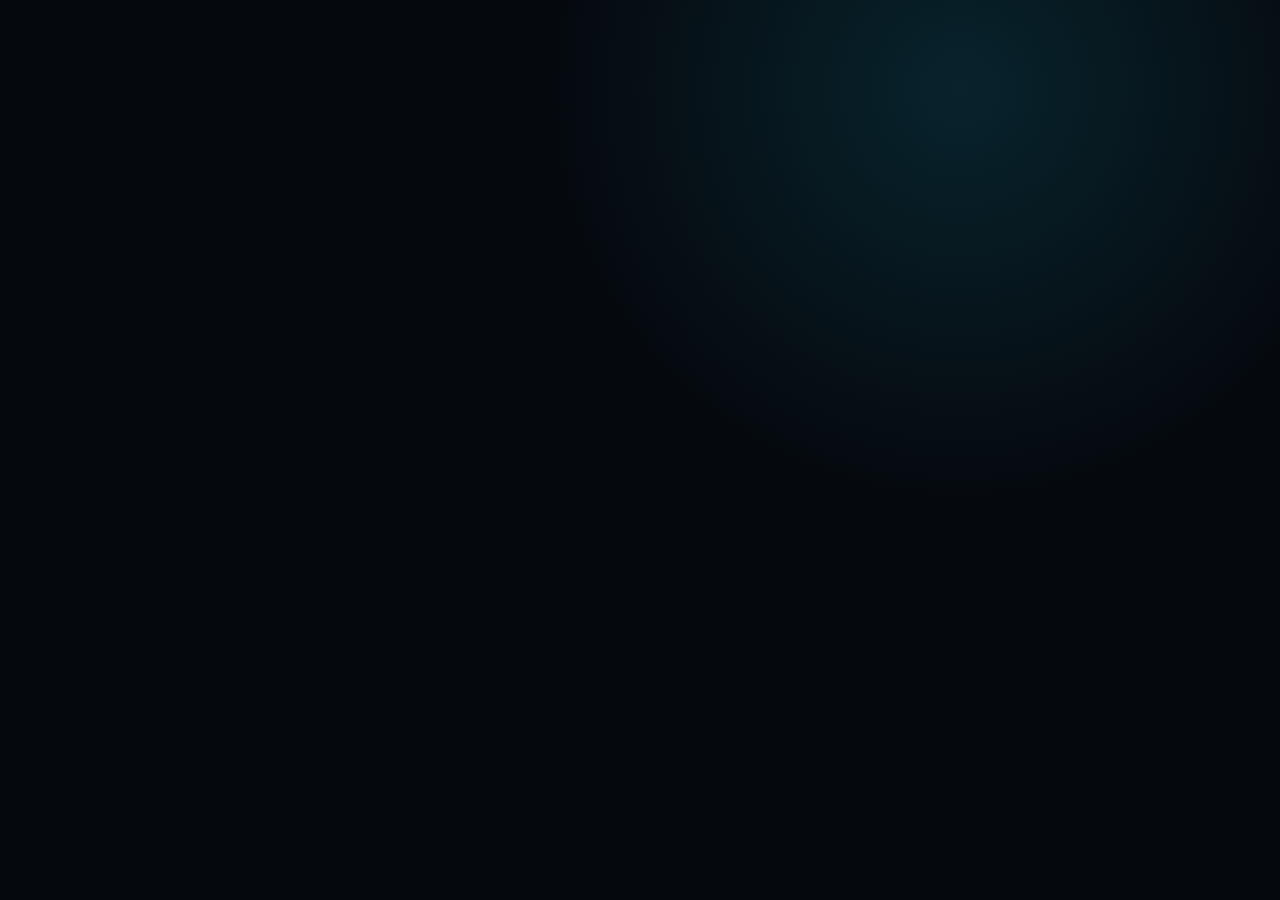
==== index.html @ c5349c45 "Add files via upload" ====
<!doctype html>
<html lang="en">
<head>
  <meta charset="UTF-8">
  <meta name="viewport" content="width=device-width,initial-scale=1">
  <meta name="description" content="LIFEOS X - Financial Life Simulator, What-If Engine, Business Lab, Goals, Family Planning and Financial Stress Testing.">
  <meta name="keywords" content="financial simulator, life planner, budget planner, retirement calculator, financial planning">
  <title>LIFEOS X — Financial Life Simulator</title>
  <link rel="stylesheet" href="style.css">
</head>
<body>
<div id="app"></div>
<script src="app.js"></script>
</body>
</html>
---- style.css ----
:root{--bg:#05080d;--panel:#0d131d;--panel2:#111a26;--line:#202c3b;--text:#f4f7fb;--muted:#8c9aae;--cyan:#16d9f5;--green:#32e98b;--red:#ff647c;--amber:#ffc857;--shadow:0 24px 80px rgba(0,0,0,.35)}
*{box-sizing:border-box}html{scroll-behavior:smooth}body{margin:0;background:radial-gradient(circle at 75% 10%,#08232d 0,#05080d 34%),var(--bg);color:var(--text);font-family:Inter,Segoe UI,Arial,sans-serif;min-height:100vh}button,input,select{font:inherit}button{cursor:pointer}
.top{position:sticky;top:0;z-index:20;background:rgba(5,8,13,.86);backdrop-filter:blur(18px);border-bottom:1px solid var(--line);display:flex;align-items:center;justify-content:space-between;padding:16px 28px}.brand{font-weight:900;letter-spacing:4px}.brand span{color:var(--cyan)}.status{font-size:12px;color:var(--green)}
.wrap{max-width:1250px;margin:auto;padding:44px 24px 90px}.hero{display:grid;grid-template-columns:1.1fr .9fr;gap:32px;align-items:center;min-height:650px}.eyebrow{color:var(--cyan);font-size:12px;letter-spacing:4px;font-weight:800;margin-bottom:16px}.hero h1{font-size:clamp(54px,8vw,105px);line-height:.9;margin:0 0 25px;letter-spacing:-5px}.hero h1 em{font-style:normal;color:var(--cyan)}.hero p{font-size:19px;line-height:1.7;color:var(--muted);max-width:700px}.actions{display:flex;gap:12px;flex-wrap:wrap;margin-top:28px}.btn{border:1px solid var(--line);background:var(--panel);color:var(--text);padding:14px 20px;border-radius:12px;font-weight:800}.btn.primary{background:var(--cyan);color:#001018;border-color:var(--cyan)}.btn.danger{border-color:#512331;color:#ff9aaa}.btn:hover{transform:translateY(-1px)}
.command{background:linear-gradient(145deg,#0d131d,#080d14);border:1px solid #263448;border-radius:24px;padding:24px;box-shadow:var(--shadow)}.command h2{margin:0 0 18px}.metricgrid{display:grid;grid-template-columns:repeat(3,1fr);gap:12px}.metric{background:#131b27;border:1px solid #1e2a39;border-radius:16px;padding:17px}.metric small,.card small{color:var(--muted);text-transform:uppercase;letter-spacing:1.5px}.metric strong{display:block;font-size:25px;margin:9px 0}.good{color:var(--green)}.bad{color:var(--red)}.cyan{color:var(--cyan)}.amber{color:var(--amber)}
.nav{display:flex;gap:8px;overflow:auto;padding:10px 0 22px}.nav button{white-space:nowrap;background:var(--panel);color:var(--muted);border:1px solid var(--line);padding:10px 14px;border-radius:999px}.nav button.active{color:#001018;background:var(--cyan);border-color:var(--cyan)}
.panel{background:linear-gradient(145deg,#0c121b,#080d14);border:1px solid var(--line);border-radius:22px;padding:25px;margin-bottom:18px}.panel h2{font-size:30px;margin:5px 0 8px}.panel p{color:var(--muted);line-height:1.6}.grid{display:grid;grid-template-columns:repeat(2,1fr);gap:14px}.grid3{display:grid;grid-template-columns:repeat(3,1fr);gap:14px}.field label{display:block;color:var(--muted);font-size:13px;margin:0 0 7px}.field input,.field select{width:100%;background:#121a25;border:1px solid #263446;color:var(--text);padding:13px;border-radius:10px;outline:none}.field input:focus,.field select:focus{border-color:var(--cyan)}
.result{margin-top:18px;background:#0d1721;border:1px solid #1e3340;border-radius:16px;padding:20px}.result h3{font-size:32px;margin:8px 0}.result p{margin:7px 0}.cards{display:grid;grid-template-columns:repeat(4,1fr);gap:12px}.card{background:#121a25;border:1px solid var(--line);border-radius:16px;padding:17px}.card strong{display:block;font-size:22px;margin-top:8px}.timeline{display:grid;gap:10px}.event{display:flex;justify-content:space-between;gap:15px;background:#111a26;border:1px solid var(--line);padding:15px;border-radius:12px}.bar{height:9px;background:#1c2734;border-radius:99px;overflow:hidden;margin:12px 0}.bar i{display:block;height:100%;background:var(--cyan);border-radius:99px}.table{width:100%;border-collapse:collapse}.table th,.table td{text-align:left;padding:12px;border-bottom:1px solid var(--line);color:#d9e1eb}.table th{color:var(--muted);font-size:12px;text-transform:uppercase}.toast{position:fixed;right:22px;bottom:22px;background:#111b27;border:1px solid #294052;border-radius:12px;padding:14px 18px;box-shadow:var(--shadow);z-index:99}.footer{text-align:center;color:#667589;margin-top:60px;font-size:12px}
@media(max-width:850px){.hero{grid-template-columns:1fr}.grid,.grid3{grid-template-columns:1fr}.cards,.metricgrid{grid-template-columns:repeat(2,1fr)}.hero h1{font-size:60px}.top{padding:14px 16px}}
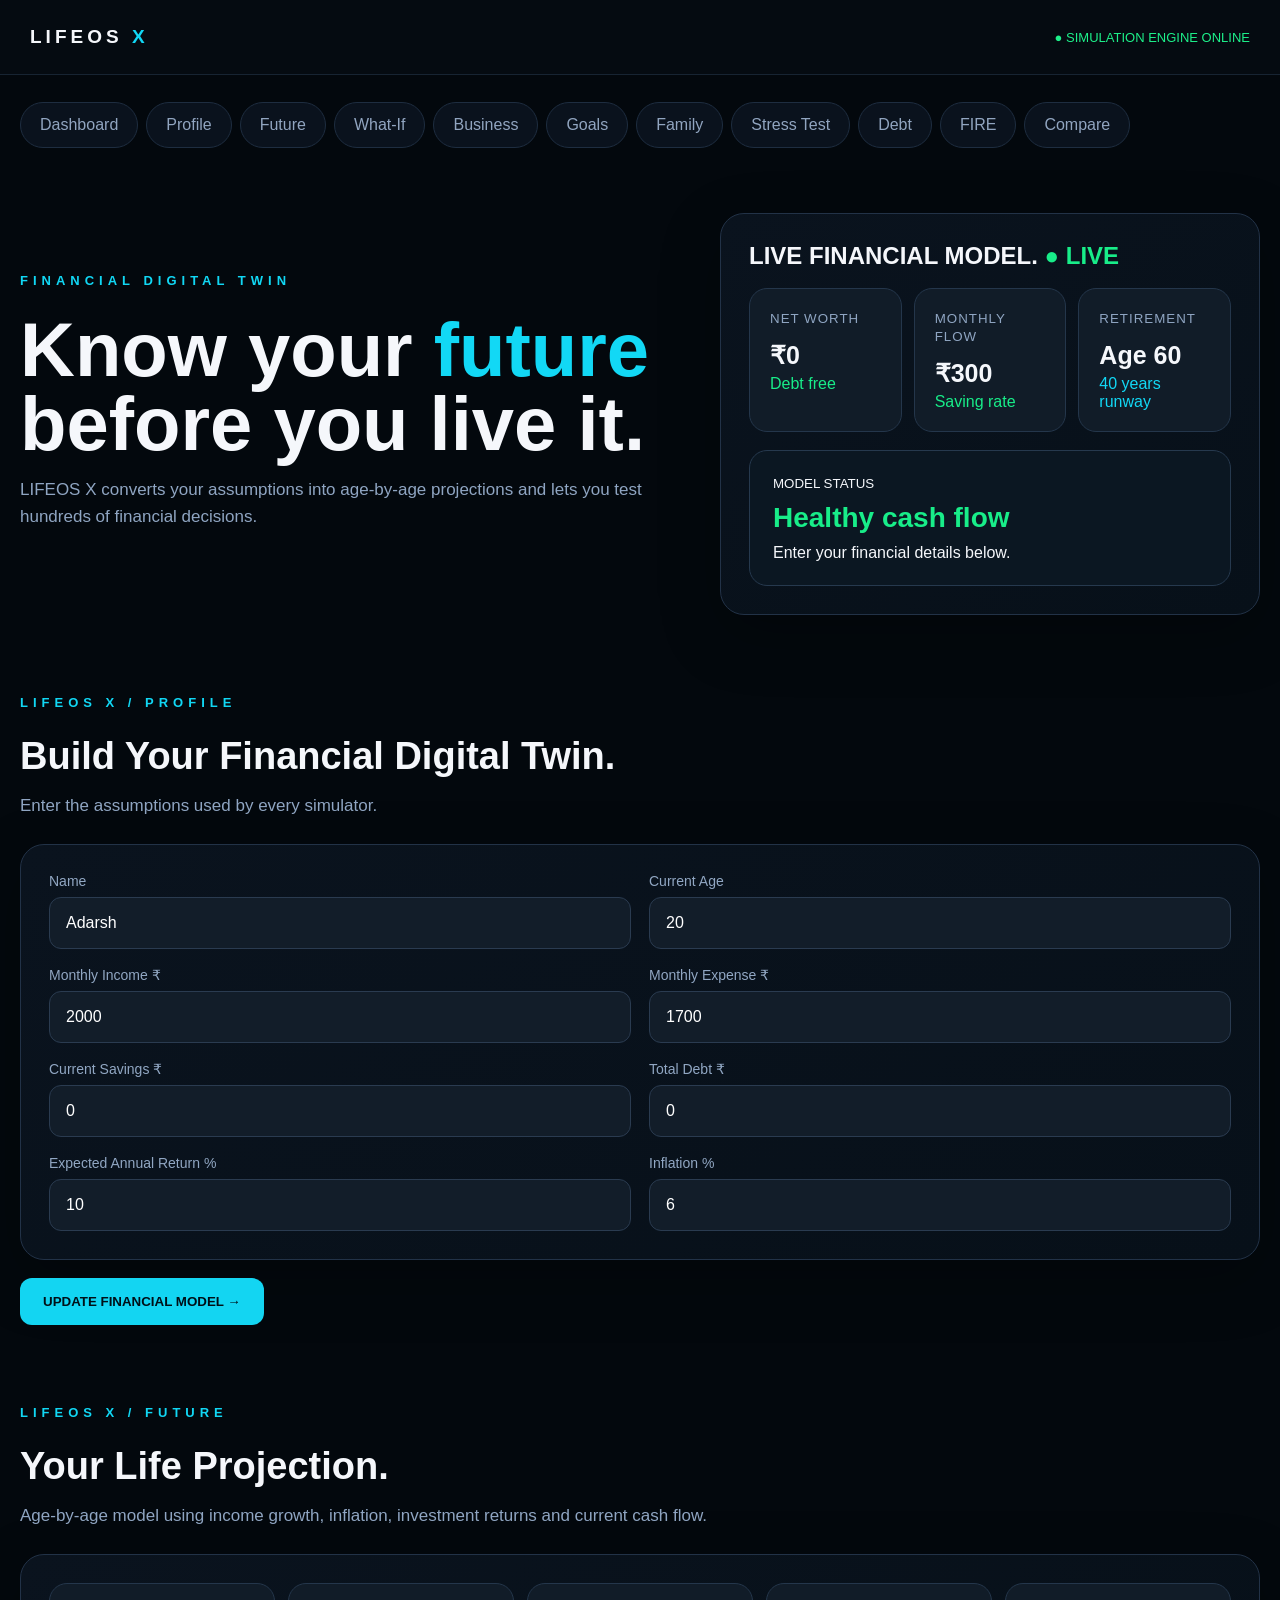
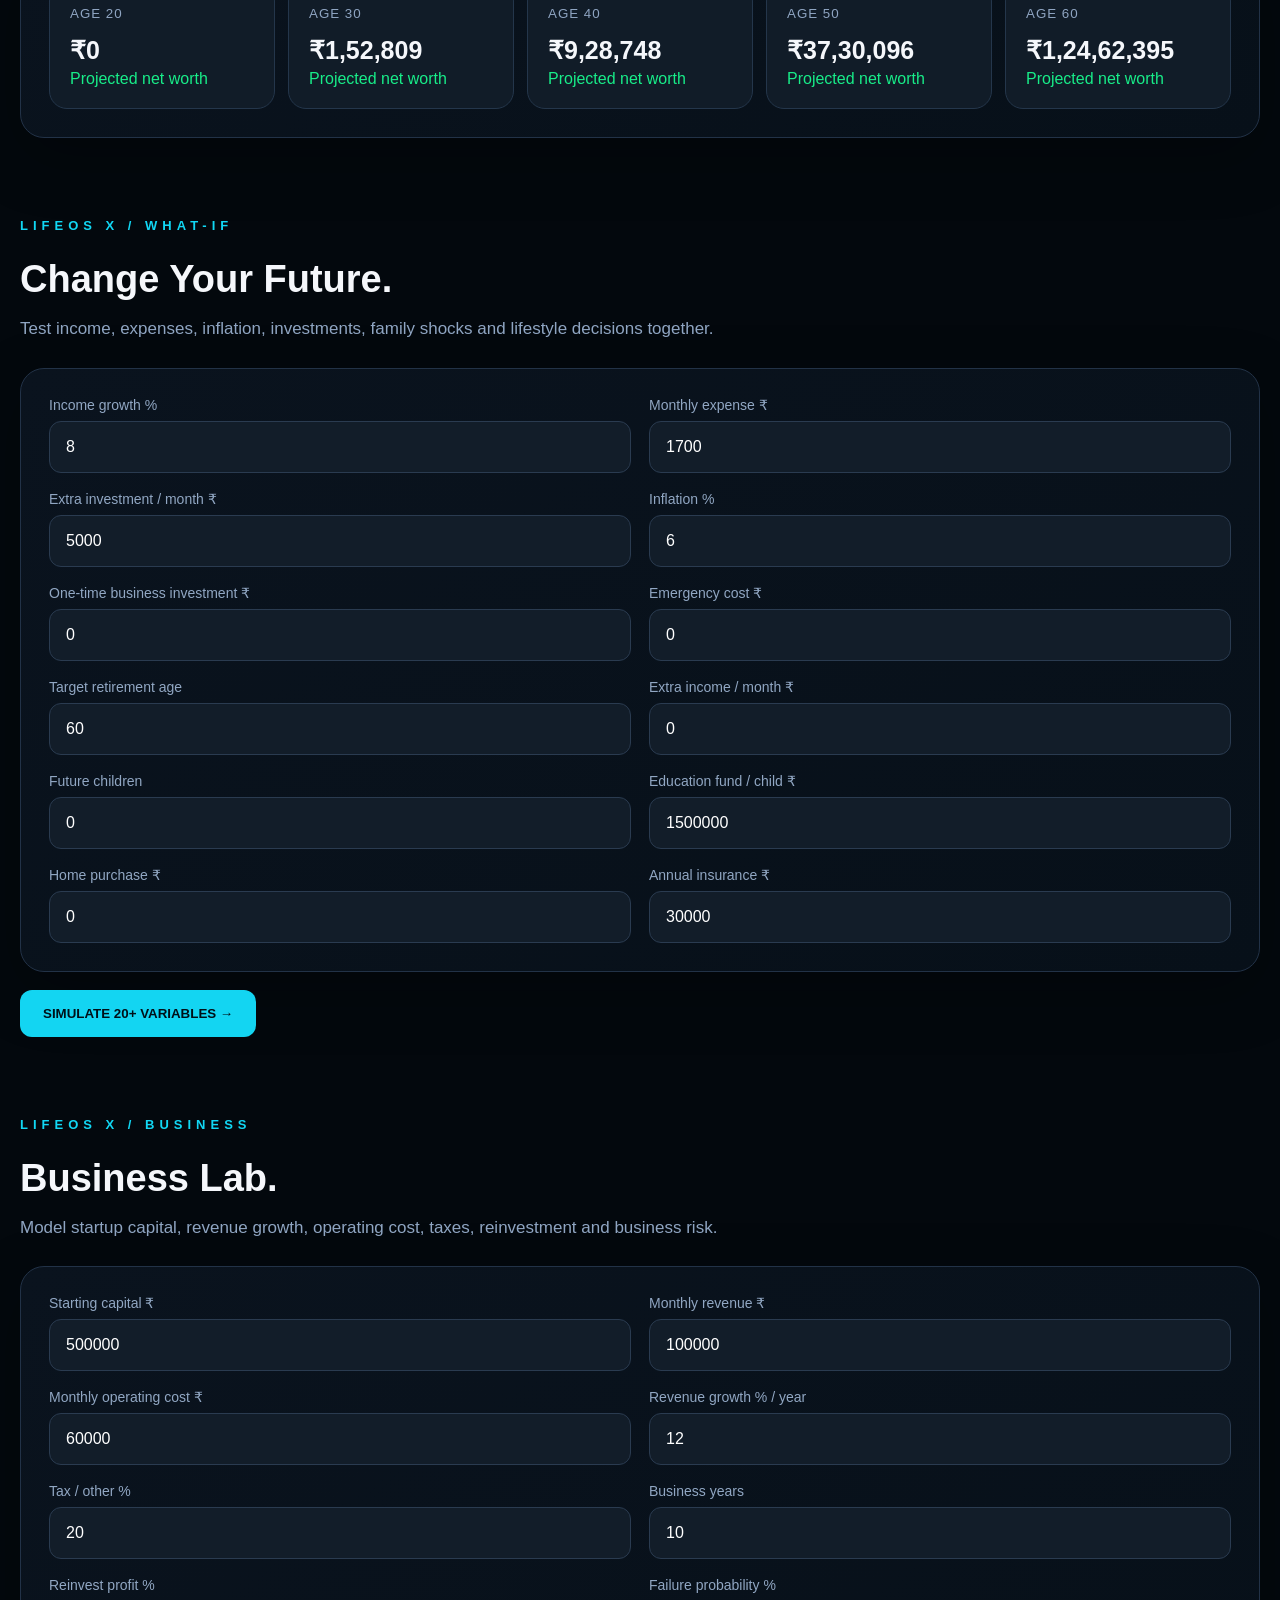
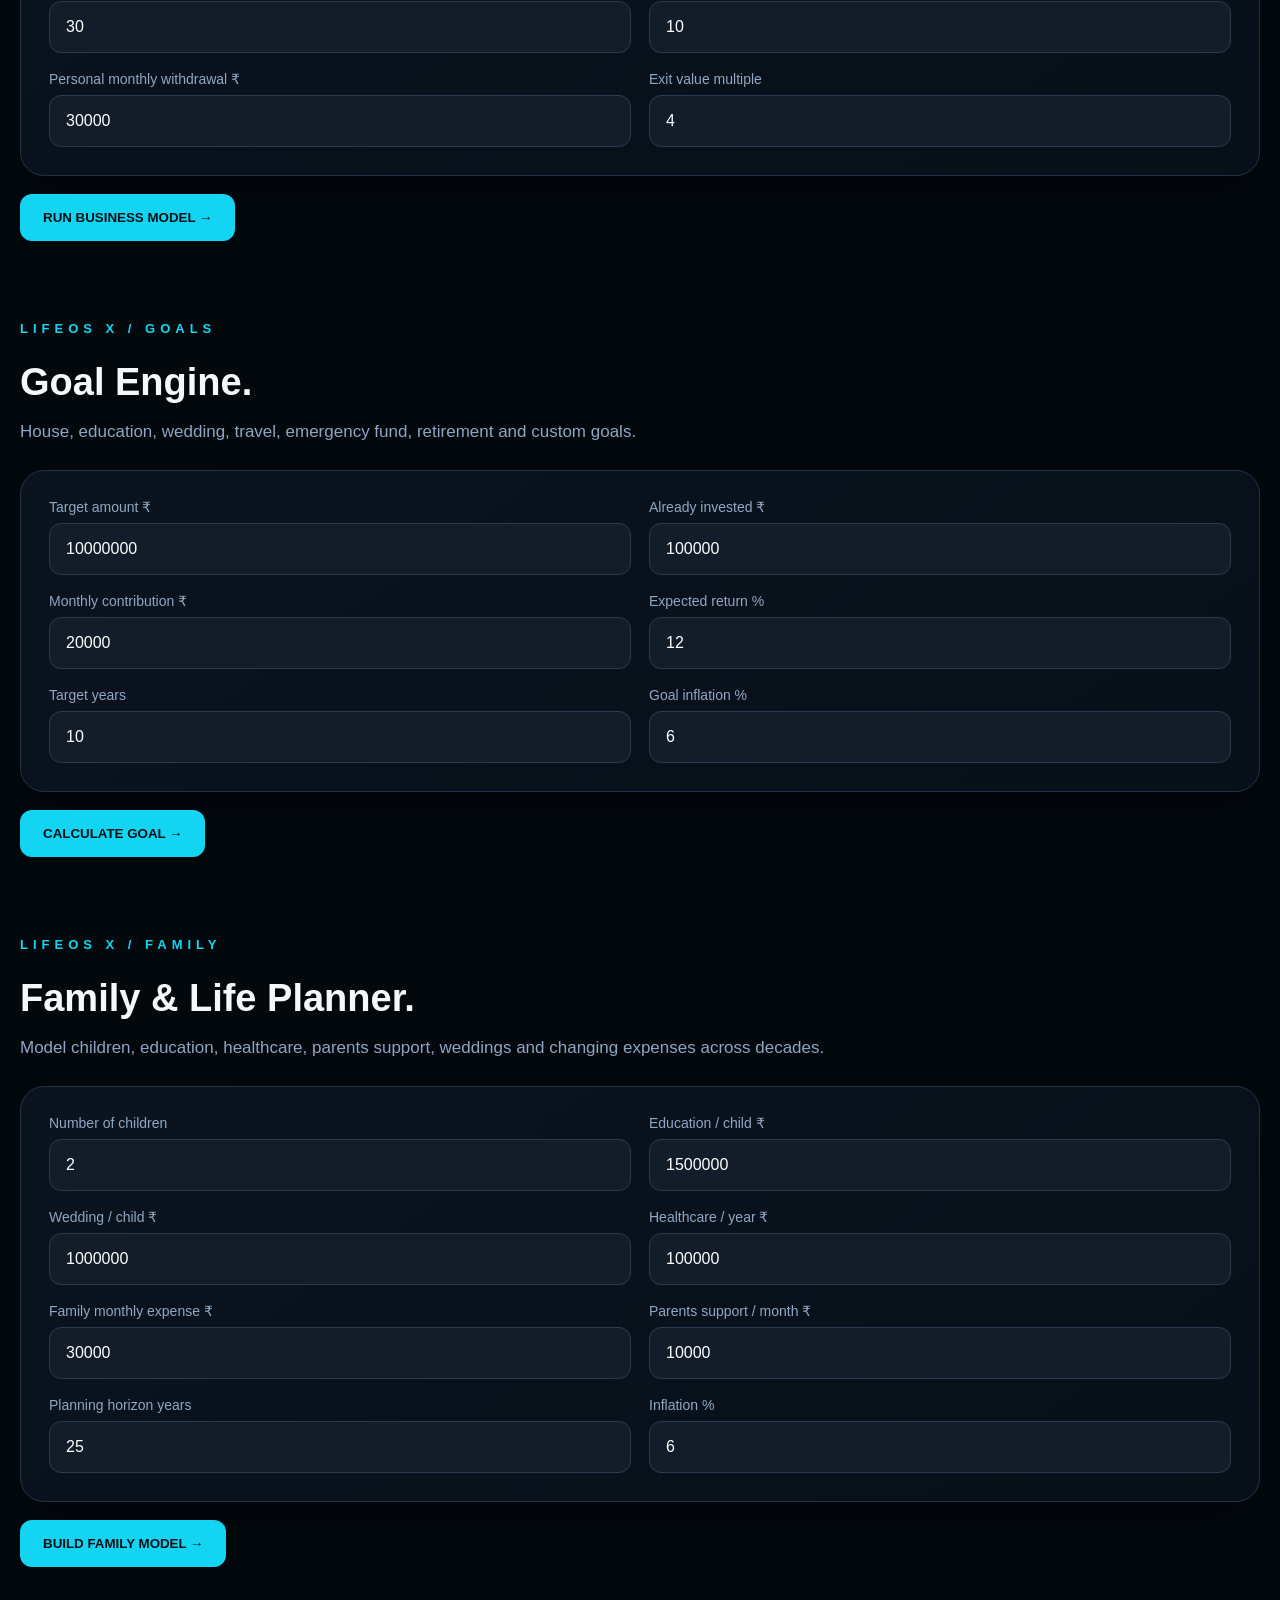
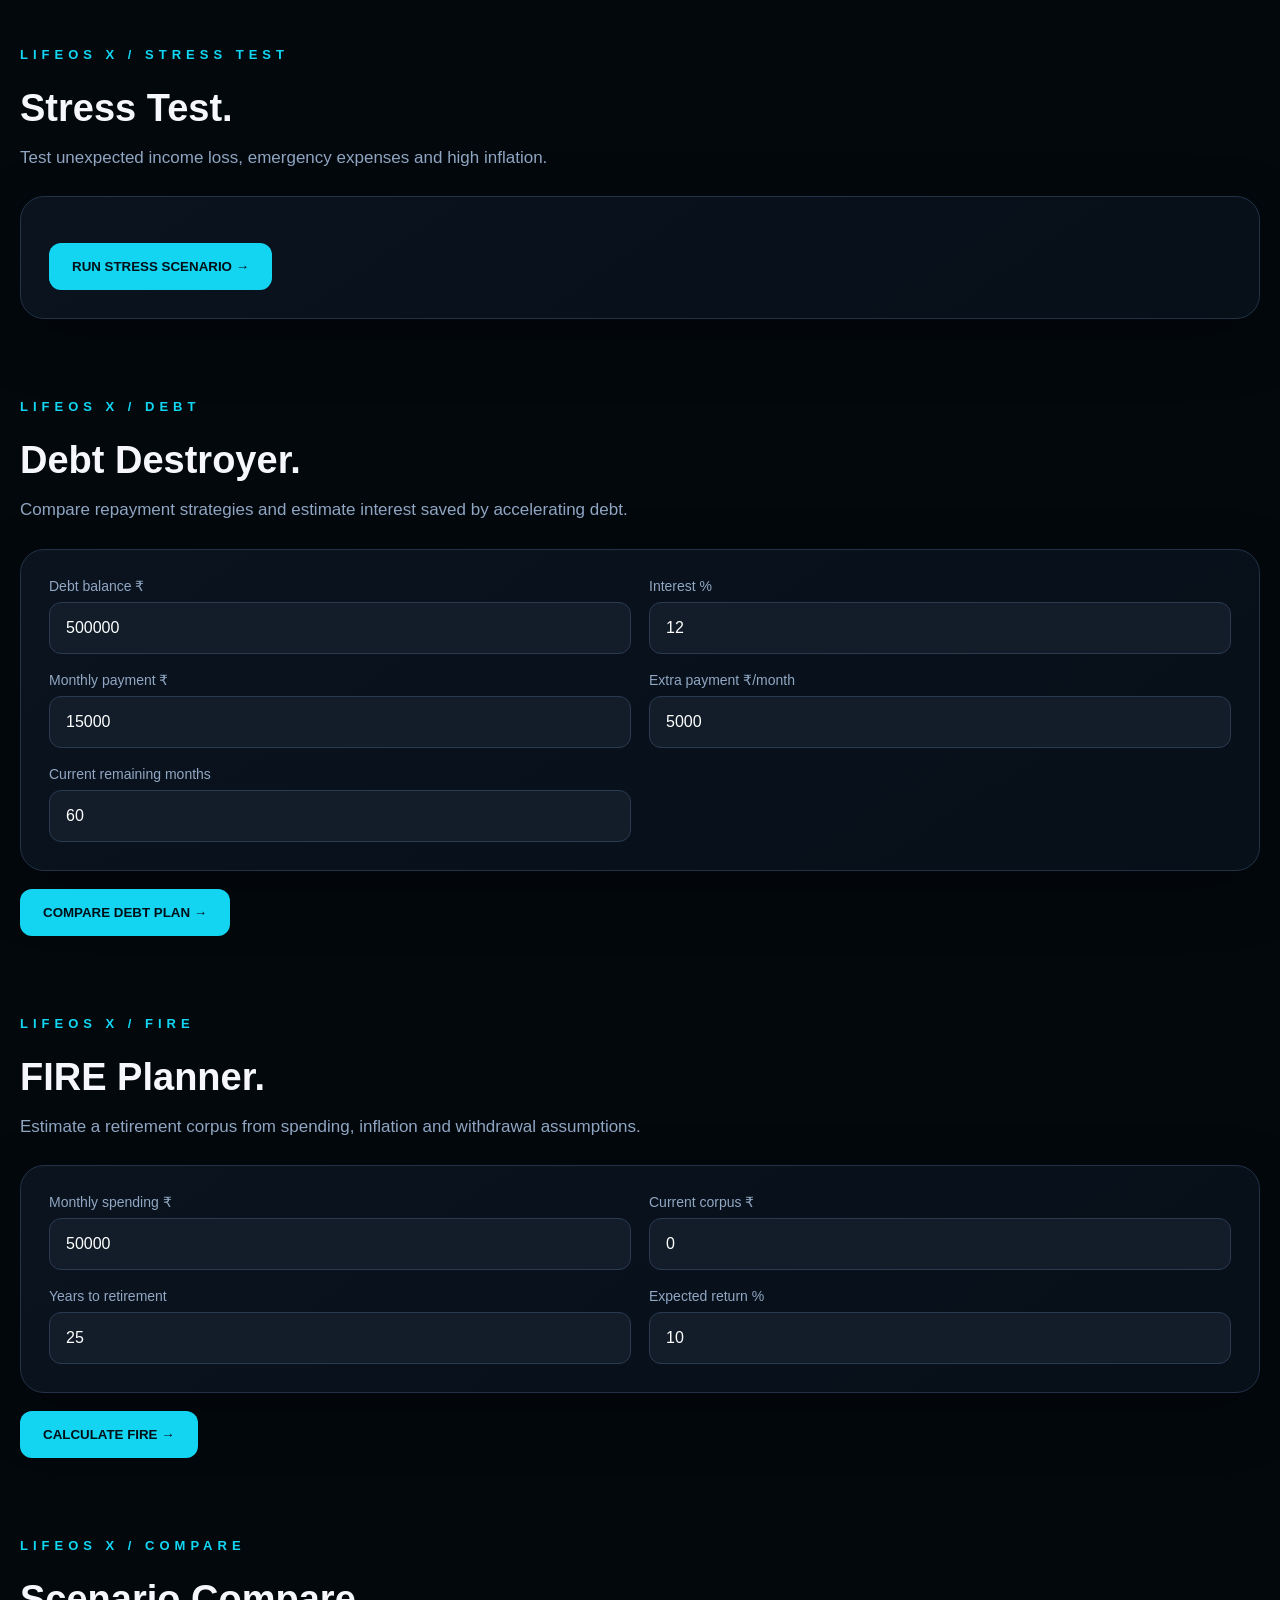
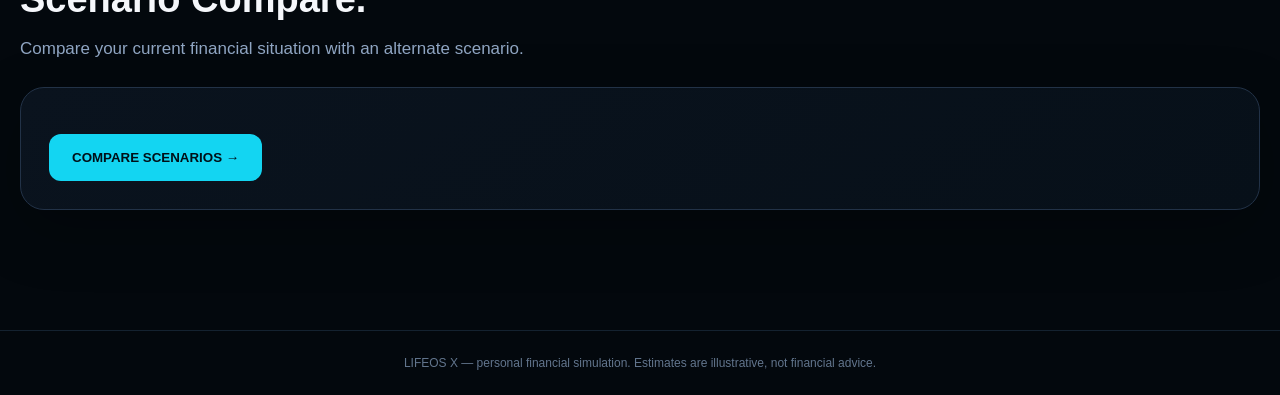
==== commit 59e861e3: "Update print statement from 'Hello' to 'Goodbye'" ====
--- a/index.html
+++ b/index.html
@@ -1,15 +1,1529 @@
-<!doctype html>
+<!DOCTYPE html>
 <html lang="en">
 <head>
-  <meta charset="UTF-8">
-  <meta name="viewport" content="width=device-width,initial-scale=1">
-  <meta name="description" content="LIFEOS X - Financial Life Simulator, What-If Engine, Business Lab, Goals, Family Planning and Financial Stress Testing.">
-  <meta name="keywords" content="financial simulator, life planner, budget planner, retirement calculator, financial planning">
-  <title>LIFEOS X — Financial Life Simulator</title>
-  <link rel="stylesheet" href="style.css">
+<meta charset="UTF-8">
+<meta name="viewport" content="width=device-width, initial-scale=1.0">
+
+<title>LIFEOS X - Financial Digital Twin</title>
+
+<style>
+*{
+    margin:0;
+    padding:0;
+    box-sizing:border-box;
+}
+
+body{
+    background:#03080d;
+    color:#f5f7fb;
+    font-family:Arial, Helvetica, sans-serif;
+}
+
+header{
+    height:75px;
+    background:#050b11;
+    border-bottom:1px solid #172432;
+    display:flex;
+    align-items:center;
+    justify-content:space-between;
+    padding:0 30px;
+    position:sticky;
+    top:0;
+    z-index:100;
+}
+
+.logo{
+    font-size:19px;
+    font-weight:900;
+    letter-spacing:4px;
+}
+
+.logo span{
+    color:#11d7f4;
+}
+
+.online{
+    color:#1df08a;
+    font-size:13px;
+}
+
+.container{
+    max-width:1290px;
+    margin:auto;
+    padding:15px 20px 80px;
+}
+
+nav{
+    display:flex;
+    gap:8px;
+    overflow-x:auto;
+    padding:12px 0 25px;
+}
+
+nav a{
+    text-decoration:none;
+    color:#91a5c0;
+    background:#0a121d;
+    border:1px solid #1e2d40;
+    padding:13px 19px;
+    border-radius:30px;
+    white-space:nowrap;
+    cursor:pointer;
+}
+
+nav a:hover,
+nav a.active{
+    background:#15d6f3;
+    color:#001018;
+    border-color:#15d6f3;
+}
+
+section{
+    padding:40px 0;
+    scroll-margin-top:90px;
+}
+
+.eyebrow{
+    color:#11d7f4;
+    font-size:13px;
+    font-weight:bold;
+    letter-spacing:5px;
+    margin-bottom:25px;
+}
+
+h1{
+    font-size:38px;
+    margin-bottom:14px;
+}
+
+.description{
+    color:#8fa5c2;
+    font-size:17px;
+    line-height:1.6;
+    margin-bottom:25px;
+}
+
+.card{
+    background:linear-gradient(145deg,#0a131e,#071019);
+    border:1px solid #223247;
+    border-radius:24px;
+    padding:28px;
+    box-shadow:0 20px 60px rgba(0,0,0,.25);
+}
+
+.grid{
+    display:grid;
+    grid-template-columns:1fr 1fr;
+    gap:18px;
+}
+
+label{
+    display:block;
+    color:#91a7c3;
+    font-size:14px;
+    margin-bottom:8px;
+}
+
+input{
+    width:100%;
+    padding:16px;
+    border-radius:12px;
+    border:1px solid #2a3b50;
+    background:#121d29;
+    color:white;
+    font-size:16px;
+    outline:none;
+}
+
+input:focus{
+    border-color:#12d8f5;
+}
+
+button{
+    border:none;
+    background:#13d5f2;
+    color:#001018;
+    padding:16px 23px;
+    border-radius:12px;
+    font-weight:900;
+    cursor:pointer;
+    margin-top:18px;
+}
+
+button:hover{
+    filter:brightness(1.1);
+}
+
+.hero{
+    display:grid;
+    grid-template-columns:1.1fr .9fr;
+    gap:40px;
+    align-items:center;
+}
+
+.hero h1{
+    font-size:76px;
+    line-height:.98;
+}
+
+.cyan{
+    color:#12d8f5;
+}
+
+.green{
+    color:#18ed89;
+}
+
+.live-grid{
+    display:grid;
+    grid-template-columns:repeat(3,1fr);
+    gap:12px;
+}
+
+.metric{
+    background:#111c28;
+    border:1px solid #24364b;
+    border-radius:18px;
+    padding:20px;
+}
+
+.metric small{
+    color:#8fa5c2;
+    letter-spacing:1px;
+}
+
+.metric strong{
+    display:block;
+    font-size:25px;
+    margin:14px 0 5px;
+}
+
+.status{
+    margin-top:18px;
+    background:#0b1722;
+    border:1px solid #26394e;
+    border-radius:18px;
+    padding:23px;
+}
+
+.status strong{
+    display:block;
+    font-size:28px;
+    margin:10px 0;
+}
+
+.timeline{
+    display:grid;
+    grid-template-columns:repeat(5,1fr);
+    gap:13px;
+}
+
+.result{
+    display:none;
+    margin-top:20px;
+}
+
+.result.show{
+    display:block;
+}
+
+.result-grid{
+    display:grid;
+    grid-template-columns:repeat(3,1fr);
+    gap:13px;
+}
+
+footer{
+    text-align:center;
+    color:#62758d;
+    border-top:1px solid #142230;
+    padding:25px;
+    font-size:12px;
+}
+
+/* MOBILE */
+
+@media(max-width:850px){
+
+    header{
+        padding:0 15px;
+    }
+
+    .online{
+        display:none;
+    }
+
+    .hero{
+        grid-template-columns:1fr;
+    }
+
+    .hero h1{
+        font-size:52px;
+    }
+
+    .grid{
+        grid-template-columns:1fr;
+    }
+
+    .live-grid{
+        grid-template-columns:1fr;
+    }
+
+    .timeline{
+        grid-template-columns:1fr 1fr;
+    }
+
+    .result-grid{
+        grid-template-columns:1fr;
+    }
+}
+</style>
 </head>
+
+
 <body>
-<div id="app"></div>
-<script src="app.js"></script>
+
+<header>
+
+    <div class="logo">
+        LIFEOS <span>X</span>
+    </div>
+
+    <div class="online">
+        ● SIMULATION ENGINE ONLINE
+    </div>
+
+</header>
+
+
+<div class="container">
+
+<nav>
+
+<a href="#dashboard">Dashboard</a>
+<a href="#profile">Profile</a>
+<a href="#future">Future</a>
+<a href="#whatif">What-If</a>
+<a href="#business">Business</a>
+<a href="#goals">Goals</a>
+<a href="#family">Family</a>
+<a href="#stress">Stress Test</a>
+<a href="#debt">Debt</a>
+<a href="#fire">FIRE</a>
+<a href="#compare">Compare</a>
+
+</nav>
+
+
+<!-- DASHBOARD -->
+
+<section id="dashboard">
+
+<div class="hero">
+
+<div>
+
+<div class="eyebrow">
+FINANCIAL DIGITAL TWIN
+</div>
+
+<h1>
+Know your
+<span class="cyan">future</span>
+before you live it.
+</h1>
+
+<p class="description">
+LIFEOS X converts your assumptions into age-by-age
+projections and lets you test hundreds of financial decisions.
+</p>
+
+</div>
+
+
+<div class="card">
+
+<h2>
+LIVE FINANCIAL MODEL.
+<span class="green">● LIVE</span>
+</h2>
+
+<br>
+
+<div class="live-grid">
+
+<div class="metric">
+<small>NET WORTH</small>
+<strong id="netWorth">₹0</strong>
+<span class="green">Debt free</span>
+</div>
+
+<div class="metric">
+<small>MONTHLY FLOW</small>
+<strong id="monthlyFlow">₹0</strong>
+<span class="green">Saving rate</span>
+</div>
+
+<div class="metric">
+<small>RETIREMENT</small>
+<strong>Age 60</strong>
+<span class="cyan">40 years runway</span>
+</div>
+
+</div>
+
+
+<div class="status">
+
+<small>MODEL STATUS</small>
+
+<strong class="green">
+Healthy cash flow
+</strong>
+
+<span id="statusText">
+Enter your financial details below.
+</span>
+
+</div>
+
+</div>
+
+</div>
+
+</section>
+
+
+
+<!-- PROFILE -->
+
+<section id="profile">
+
+<div class="eyebrow">
+LIFEOS X / PROFILE
+</div>
+
+<h1>
+Build Your Financial Digital Twin.
+</h1>
+
+<p class="description">
+Enter the assumptions used by every simulator.
+</p>
+
+
+<div class="card grid">
+
+<div>
+<label>Name</label>
+<input id="name" value="Adarsh">
+</div>
+
+<div>
+<label>Current Age</label>
+<input id="age" type="number" value="20">
+</div>
+
+<div>
+<label>Monthly Income ₹</label>
+<input id="income" type="number" value="2000">
+</div>
+
+<div>
+<label>Monthly Expense ₹</label>
+<input id="expense" type="number" value="1700">
+</div>
+
+<div>
+<label>Current Savings ₹</label>
+<input id="savings" type="number" value="0">
+</div>
+
+<div>
+<label>Total Debt ₹</label>
+<input id="totalDebt" type="number" value="0">
+</div>
+
+<div>
+<label>Expected Annual Return %</label>
+<input id="returnRate" type="number" value="10">
+</div>
+
+<div>
+<label>Inflation %</label>
+<input id="inflation" type="number" value="6">
+</div>
+
+</div>
+
+<button onclick="updateProfile()">
+UPDATE FINANCIAL MODEL →
+</button>
+
+</section>
+
+
+
+<!-- FUTURE -->
+
+<section id="future">
+
+<div class="eyebrow">
+LIFEOS X / FUTURE
+</div>
+
+<h1>Your Life Projection.</h1>
+
+<p class="description">
+Age-by-age model using income growth, inflation,
+investment returns and current cash flow.
+</p>
+
+
+<div class="card">
+
+<div class="timeline" id="timeline"></div>
+
+</div>
+
+</section>
+
+
+
+<!-- WHAT IF -->
+
+<section id="whatif">
+
+<div class="eyebrow">
+LIFEOS X / WHAT-IF
+</div>
+
+<h1>Change Your Future.</h1>
+
+<p class="description">
+Test income, expenses, inflation, investments,
+family shocks and lifestyle decisions together.
+</p>
+
+
+<div class="card grid">
+
+<div>
+<label>Income growth %</label>
+<input id="incomeGrowth" type="number" value="8">
+</div>
+
+<div>
+<label>Monthly expense ₹</label>
+<input id="whatExpense" type="number" value="1700">
+</div>
+
+<div>
+<label>Extra investment / month ₹</label>
+<input id="extraInvestment" type="number" value="5000">
+</div>
+
+<div>
+<label>Inflation %</label>
+<input id="whatInflation" type="number" value="6">
+</div>
+
+<div>
+<label>One-time business investment ₹</label>
+<input id="businessInvestment" type="number" value="0">
+</div>
+
+<div>
+<label>Emergency cost ₹</label>
+<input id="emergencyCost" type="number" value="0">
+</div>
+
+<div>
+<label>Target retirement age</label>
+<input id="retirementAge" type="number" value="60">
+</div>
+
+<div>
+<label>Extra income / month ₹</label>
+<input id="extraIncome" type="number" value="0">
+</div>
+
+<div>
+<label>Future children</label>
+<input id="futureChildren" type="number" value="0">
+</div>
+
+<div>
+<label>Education fund / child ₹</label>
+<input id="educationFund" type="number" value="1500000">
+</div>
+
+<div>
+<label>Home purchase ₹</label>
+<input id="homePurchase" type="number" value="0">
+</div>
+
+<div>
+<label>Annual insurance ₹</label>
+<input id="insurance" type="number" value="30000">
+</div>
+
+</div>
+
+<button onclick="runWhatIf()">
+SIMULATE 20+ VARIABLES →
+</button>
+
+
+<div id="whatResult" class="card result"></div>
+
+</section>
+
+
+
+<!-- BUSINESS -->
+
+<section id="business">
+
+<div class="eyebrow">
+LIFEOS X / BUSINESS
+</div>
+
+<h1>Business Lab.</h1>
+
+<p class="description">
+Model startup capital, revenue growth, operating cost,
+taxes, reinvestment and business risk.
+</p>
+
+
+<div class="card grid">
+
+<div>
+<label>Starting capital ₹</label>
+<input id="startCapital" type="number" value="500000">
+</div>
+
+<div>
+<label>Monthly revenue ₹</label>
+<input id="monthlyRevenue" type="number" value="100000">
+</div>
+
+<div>
+<label>Monthly operating cost ₹</label>
+<input id="operatingCost" type="number" value="60000">
+</div>
+
+<div>
+<label>Revenue growth % / year</label>
+<input id="revenueGrowth" type="number" value="12">
+</div>
+
+<div>
+<label>Tax / other %</label>
+<input id="tax" type="number" value="20">
+</div>
+
+<div>
+<label>Business years</label>
+<input id="businessYears" type="number" value="10">
+</div>
+
+<div>
+<label>Reinvest profit %</label>
+<input id="reinvest" type="number" value="30">
+</div>
+
+<div>
+<label>Failure probability %</label>
+<input id="failure" type="number" value="10">
+</div>
+
+<div>
+<label>Personal monthly withdrawal ₹</label>
+<input id="withdrawal" type="number" value="30000">
+</div>
+
+<div>
+<label>Exit value multiple</label>
+<input id="multiple" type="number" value="4">
+</div>
+
+</div>
+
+<button onclick="runBusiness()">
+RUN BUSINESS MODEL →
+</button>
+
+<div id="businessResult" class="card result"></div>
+
+</section>
+
+
+
+<!-- GOALS -->
+
+<section id="goals">
+
+<div class="eyebrow">
+LIFEOS X / GOALS
+</div>
+
+<h1>Goal Engine.</h1>
+
+<p class="description">
+House, education, wedding, travel, emergency fund,
+retirement and custom goals.
+</p>
+
+
+<div class="card grid">
+
+<div>
+<label>Target amount ₹</label>
+<input id="targetAmount" type="number" value="10000000">
+</div>
+
+<div>
+<label>Already invested ₹</label>
+<input id="alreadyInvested" type="number" value="100000">
+</div>
+
+<div>
+<label>Monthly contribution ₹</label>
+<input id="monthlyContribution" type="number" value="20000">
+</div>
+
+<div>
+<label>Expected return %</label>
+<input id="expectedReturn" type="number" value="12">
+</div>
+
+<div>
+<label>Target years</label>
+<input id="targetYears" type="number" value="10">
+</div>
+
+<div>
+<label>Goal inflation %</label>
+<input id="goalInflation" type="number" value="6">
+</div>
+
+</div>
+
+<button onclick="calculateGoal()">
+CALCULATE GOAL →
+</button>
+
+<div id="goalResult" class="card result"></div>
+
+</section>
+
+
+
+<!-- FAMILY -->
+
+<section id="family">
+
+<div class="eyebrow">
+LIFEOS X / FAMILY
+</div>
+
+<h1>Family & Life Planner.</h1>
+
+<p class="description">
+Model children, education, healthcare, parents support,
+weddings and changing expenses across decades.
+</p>
+
+
+<div class="card grid">
+
+<div>
+<label>Number of children</label>
+<input id="children" type="number" value="2">
+</div>
+
+<div>
+<label>Education / child ₹</label>
+<input id="educationChild" type="number" value="1500000">
+</div>
+
+<div>
+<label>Wedding / child ₹</label>
+<input id="weddingChild" type="number" value="1000000">
+</div>
+
+<div>
+<label>Healthcare / year ₹</label>
+<input id="healthcare" type="number" value="100000">
+</div>
+
+<div>
+<label>Family monthly expense ₹</label>
+<input id="familyExpense" type="number" value="30000">
+</div>
+
+<div>
+<label>Parents support / month ₹</label>
+<input id="parentsSupport" type="number" value="10000">
+</div>
+
+<div>
+<label>Planning horizon years</label>
+<input id="familyYears" type="number" value="25">
+</div>
+
+<div>
+<label>Inflation %</label>
+<input id="familyInflation" type="number" value="6">
+</div>
+
+</div>
+
+<button onclick="buildFamily()">
+BUILD FAMILY MODEL →
+</button>
+
+<div id="familyResult" class="card result"></div>
+
+</section>
+
+
+
+<!-- STRESS -->
+
+<section id="stress">
+
+<div class="eyebrow">
+LIFEOS X / STRESS TEST
+</div>
+
+<h1>Stress Test.</h1>
+
+<p class="description">
+Test unexpected income loss, emergency expenses
+and high inflation.
+</p>
+
+<div class="card">
+
+<button onclick="runStress()">
+RUN STRESS SCENARIO →
+</button>
+
+<div id="stressResult" class="result"></div>
+
+</div>
+
+</section>
+
+
+
+<!-- DEBT -->
+
+<section id="debt">
+
+<div class="eyebrow">
+LIFEOS X / DEBT
+</div>
+
+<h1>Debt Destroyer.</h1>
+
+<p class="description">
+Compare repayment strategies and estimate interest
+saved by accelerating debt.
+</p>
+
+
+<div class="card grid">
+
+<div>
+<label>Debt balance ₹</label>
+<input id="debtBalance" type="number" value="500000">
+</div>
+
+<div>
+<label>Interest %</label>
+<input id="debtInterest" type="number" value="12">
+</div>
+
+<div>
+<label>Monthly payment ₹</label>
+<input id="debtPayment" type="number" value="15000">
+</div>
+
+<div>
+<label>Extra payment ₹/month</label>
+<input id="extraDebt" type="number" value="5000">
+</div>
+
+<div>
+<label>Current remaining months</label>
+<input id="remainingMonths" type="number" value="60">
+</div>
+
+</div>
+
+<button onclick="destroyDebt()">
+COMPARE DEBT PLAN →
+</button>
+
+<div id="debtResult" class="card result"></div>
+
+</section>
+
+
+
+<!-- FIRE -->
+
+<section id="fire">
+
+<div class="eyebrow">
+LIFEOS X / FIRE
+</div>
+
+<h1>FIRE Planner.</h1>
+
+<p class="description">
+Estimate a retirement corpus from spending,
+inflation and withdrawal assumptions.
+</p>
+
+
+<div class="card grid">
+
+<div>
+<label>Monthly spending ₹</label>
+<input id="fireSpending" type="number" value="50000">
+</div>
+
+<div>
+<label>Current corpus ₹</label>
+<input id="fireCorpus" type="number" value="0">
+</div>
+
+<div>
+<label>Years to retirement</label>
+<input id="fireYears" type="number" value="25">
+</div>
+
+<div>
+<label>Expected return %</label>
+<input id="fireReturn" type="number" value="10">
+</div>
+
+</div>
+
+<button onclick="calculateFire()">
+CALCULATE FIRE →
+</button>
+
+<div id="fireResult" class="card result"></div>
+
+</section>
+
+
+
+<!-- COMPARE -->
+
+<section id="compare">
+
+<div class="eyebrow">
+LIFEOS X / COMPARE
+</div>
+
+<h1>Scenario Compare.</h1>
+
+<p class="description">
+Compare your current financial situation
+with an alternate scenario.
+</p>
+
+<div class="card">
+
+<button onclick="compareScenarios()">
+COMPARE SCENARIOS →
+</button>
+
+<div id="compareResult" class="result"></div>
+
+</div>
+
+</section>
+
+
+</div>
+
+
+<footer>
+LIFEOS X — personal financial simulation.
+Estimates are illustrative, not financial advice.
+</footer>
+
+
+
+<script>
+
+/* BASIC HELPERS */
+
+function value(id){
+    return Number(document.getElementById(id).value) || 0;
+}
+
+function money(number){
+    return "₹" + Math.round(number).toLocaleString("en-IN");
+}
+
+function show(id,html){
+    const element=document.getElementById(id);
+    element.innerHTML=html;
+    element.classList.add("show");
+}
+
+
+/* PROFILE */
+
+function updateProfile(){
+
+    const income=value("income");
+    const expense=value("expense");
+    const savings=value("savings");
+    const debt=value("totalDebt");
+
+    const flow=income-expense;
+
+    document.getElementById("netWorth").innerText=
+        money(savings-debt);
+
+    document.getElementById("monthlyFlow").innerText=
+        money(flow);
+
+    document.getElementById("statusText").innerText=
+        "Current age " + value("age") +
+        " · Income " + money(income) +
+        " · Expense " + money(expense);
+
+    createTimeline();
+
+    alert("Financial model updated!");
+}
+
+
+/* FUTURE PROJECTION */
+
+function createTimeline(){
+
+    const age=value("age") || 20;
+    const income=value("income");
+    const expense=value("expense");
+    const savings=value("savings");
+
+    const returnRate=value("returnRate")/100;
+    const growth=.08;
+
+    let html="";
+
+    [0,10,20,30,40].forEach(years=>{
+
+        let futureIncome=
+            income*Math.pow(1+growth,years);
+
+        let futureExpense=
+            expense*Math.pow(1+.06,years);
+
+        let yearlySaving=
+            Math.max(0,futureIncome-futureExpense)*12;
+
+        let projected=
+            savings*Math.pow(1+returnRate,years)
+            + yearlySaving*years;
+
+        html += `
+
+        <div class="metric">
+
+            <small>AGE ${age+years}</small>
+
+            <strong>
+                ${money(projected)}
+            </strong>
+
+            <span class="green">
+                Projected net worth
+            </span>
+
+        </div>
+
+        `;
+
+    });
+
+    document.getElementById("timeline").innerHTML=html;
+}
+
+
+/* WHAT IF */
+
+function runWhatIf(){
+
+    const income=value("income");
+    const expense=value("whatExpense");
+
+    const extraInvestment=value("extraInvestment");
+    const extraIncome=value("extraIncome");
+
+    const business=value("businessInvestment");
+    const emergency=value("emergencyCost");
+
+    const children=value("futureChildren");
+    const education=value("educationFund");
+
+    const home=value("homePurchase");
+
+    const monthly=
+        income-expense+
+        extraIncome+
+        extraInvestment;
+
+    const tenYear=
+        monthly*12*10-
+        business-
+        emergency-
+        children*education-
+        home;
+
+    show("whatResult",`
+
+        <h2>What-If Result</h2>
+
+        <br>
+
+        <div class="result-grid">
+
+            <div class="metric">
+                <small>MONTHLY EFFECT</small>
+                <strong>${money(monthly)}</strong>
+            </div>
+
+            <div class="metric">
+                <small>10 YEAR MODEL</small>
+                <strong>${money(tenYear)}</strong>
+            </div>
+
+            <div class="metric">
+                <small>RETIREMENT AGE</small>
+                <strong>${value("retirementAge")}</strong>
+            </div>
+
+        </div>
+
+    `);
+}
+
+
+/* BUSINESS */
+
+function runBusiness(){
+
+    let capital=value("startCapital");
+    let revenue=value("monthlyRevenue");
+    const cost=value("operatingCost");
+
+    const growth=value("revenueGrowth")/100;
+    const tax=value("tax")/100;
+    const years=value("businessYears");
+
+    let lastProfit=0;
+
+    for(let year=0;year<years;year++){
+
+        let profit=
+            (revenue-cost)*12;
+
+        profit=
+            profit*(1-tax);
+
+        lastProfit=profit;
+
+        capital += profit;
+
+        revenue=
+            revenue*(1+growth);
+    }
+
+    const exit=
+        lastProfit*value("multiple");
+
+    show("businessResult",`
+
+        <h2>Business Model Result</h2>
+
+        <br>
+
+        <div class="result-grid">
+
+            <div class="metric">
+                <small>ENDING CAPITAL</small>
+                <strong>${money(capital)}</strong>
+            </div>
+
+            <div class="metric">
+                <small>LAST YEAR PROFIT</small>
+                <strong>${money(lastProfit)}</strong>
+            </div>
+
+            <div class="metric">
+                <small>ESTIMATED EXIT VALUE</small>
+                <strong>${money(exit)}</strong>
+            </div>
+
+        </div>
+
+    `);
+}
+
+
+/* GOAL */
+
+function calculateGoal(){
+
+    const target=value("targetAmount");
+    const invested=value("alreadyInvested");
+    const monthly=value("monthlyContribution");
+
+    const rate=value("expectedReturn")/1200;
+    const years=value("targetYears");
+
+    let future=
+
+        invested*
+        Math.pow(1+rate,years*12)
+
+        +
+
+        monthly*
+        (
+            (Math.pow(1+rate,years*12)-1)
+            /rate
+        );
+
+    const gap=
+        Math.max(0,target-future);
+
+    show("goalResult",`
+
+        <h2>Goal Projection</h2>
+
+        <br>
+
+        <div class="result-grid">
+
+            <div class="metric">
+                <small>PROJECTED VALUE</small>
+                <strong>${money(future)}</strong>
+            </div>
+
+            <div class="metric">
+                <small>TARGET</small>
+                <strong>${money(target)}</strong>
+            </div>
+
+            <div class="metric">
+                <small>GAP</small>
+                <strong>${money(gap)}</strong>
+            </div>
+
+        </div>
+
+    `);
+}
+
+
+/* FAMILY */
+
+function buildFamily(){
+
+    const children=value("children");
+
+    const education=
+        value("educationChild");
+
+    const wedding=
+        value("weddingChild");
+
+    const healthcare=
+        value("healthcare");
+
+    const monthly=
+        value("familyExpense")+
+        value("parentsSupport");
+
+    const years=value("familyYears");
+
+    const basicChild=
+        children*(education+wedding);
+
+    const familySpend=
+        monthly*12*years;
+
+    const healthcareCost=
+        healthcare*years;
+
+    const total=
+        basicChild+
+        familySpend+
+        healthcareCost;
+
+    show("familyResult",`
+
+        <h2>Family Cost Projection</h2>
+
+        <br>
+
+        <div class="result-grid">
+
+            <div class="metric">
+                <small>CHILDREN COST</small>
+                <strong>${money(basicChild)}</strong>
+            </div>
+
+            <div class="metric">
+                <small>FAMILY SPENDING</small>
+                <strong>${money(familySpend)}</strong>
+            </div>
+
+            <div class="metric">
+                <small>TOTAL MODEL</small>
+                <strong>${money(total)}</strong>
+            </div>
+
+        </div>
+
+    `);
+}
+
+
+/* STRESS TEST */
+
+function runStress(){
+
+    const income=value("income");
+
+    const stressIncome=
+        income*.6;
+
+    const expense=
+        value("expense")*1.2;
+
+    const monthly=
+        stressIncome-expense;
+
+    show("stressResult",`
+
+        <div class="status">
+
+            <small>STRESS SCENARIO</small>
+
+            <strong class="cyan">
+                ${monthly>=0 ? "Cash flow survives" : "Cash flow deficit"}
+            </strong>
+
+            <p class="description">
+                Income reduced by 40% and expenses increased by 20%.
+                Estimated monthly flow:
+                ${money(monthly)}
+            </p>
+
+        </div>
+
+    `);
+}
+
+
+/* DEBT */
+
+function destroyDebt(){
+
+    let balance=value("debtBalance");
+
+    const rate=
+        value("debtInterest")/1200;
+
+    const payment=
+        value("debtPayment")+
+        value("extraDebt");
+
+    let months=0;
+    let interest=0;
+
+    while(balance>0 && months<600){
+
+        const monthlyInterest=
+            balance*rate;
+
+        interest+=monthlyInterest;
+
+        balance=
+            balance+
+            monthlyInterest-
+            payment;
+
+        months++;
+
+    }
+
+    show("debtResult",`
+
+        <h2>Accelerated Debt Plan</h2>
+
+        <br>
+
+        <div class="result-grid">
+
+            <div class="metric">
+                <small>PAYOFF TIME</small>
+                <strong>${months} months</strong>
+            </div>
+
+            <div class="metric">
+                <small>TOTAL INTEREST</small>
+                <strong>${money(interest)}</strong>
+            </div>
+
+            <div class="metric">
+                <small>MONTHLY PAYMENT</small>
+                <strong>${money(payment)}</strong>
+            </div>
+
+        </div>
+
+    `);
+}
+
+
+/* FIRE */
+
+function calculateFire(){
+
+    const spending=
+        value("fireSpending")*12;
+
+    const years=
+        value("fireYears");
+
+    const returnRate=
+        value("fireReturn")/100;
+
+    const futureSpending=
+        spending*Math.pow(1.06,years);
+
+    const corpus=
+        futureSpending/.04;
+
+    const currentCorpus=
+        value("fireCorpus")*
+        Math.pow(1+returnRate,years);
+
+    show("fireResult",`
+
+        <h2>FIRE Projection</h2>
+
+        <br>
+
+        <div class="result-grid">
+
+            <div class="metric">
+                <small>FUTURE ANNUAL SPENDING</small>
+                <strong>${money(futureSpending)}</strong>
+            </div>
+
+            <div class="metric">
+                <small>ILLUSTRATIVE CORPUS</small>
+                <strong>${money(corpus)}</strong>
+            </div>
+
+            <div class="metric">
+                <small>CURRENT CORPUS GROWTH</small>
+                <strong>${money(currentCorpus)}</strong>
+            </div>
+
+        </div>
+
+    `);
+}
+
+
+/* COMPARE */
+
+function compareScenarios(){
+
+    const income=
+        value("income");
+
+    const expense=
+        value("expense");
+
+    const base=
+        income-expense;
+
+    const alternate=
+        base+
+        value("extraInvestment");
+
+    show("compareResult",`
+
+        <div class="result-grid">
+
+            <div class="metric">
+
+                <small>BASELINE</small>
+
+                <strong>
+                    ${money(base)}
+                </strong>
+
+            </div>
+
+
+            <div class="metric">
+
+                <small>ALTERNATE</small>
+
+                <strong>
+                    ${money(alternate)}
+                </strong>
+
+            </div>
+
+
+            <div class="metric">
+
+                <small>DIFFERENCE</small>
+
+                <strong>
+                    ${money(alternate-base)}
+                </strong>
+
+            </div>
+
+        </div>
+
+    `);
+}
+
+
+/* INITIAL LOAD */
+
+createTimeline();
+
+document.getElementById("netWorth").innerText=
+    money(value("savings")-value("totalDebt"));
+
+document.getElementById("monthlyFlow").innerText=
+    money(value("income")-value("expense"));
+
+</script>
+
 </body>
-</html>+</html>
